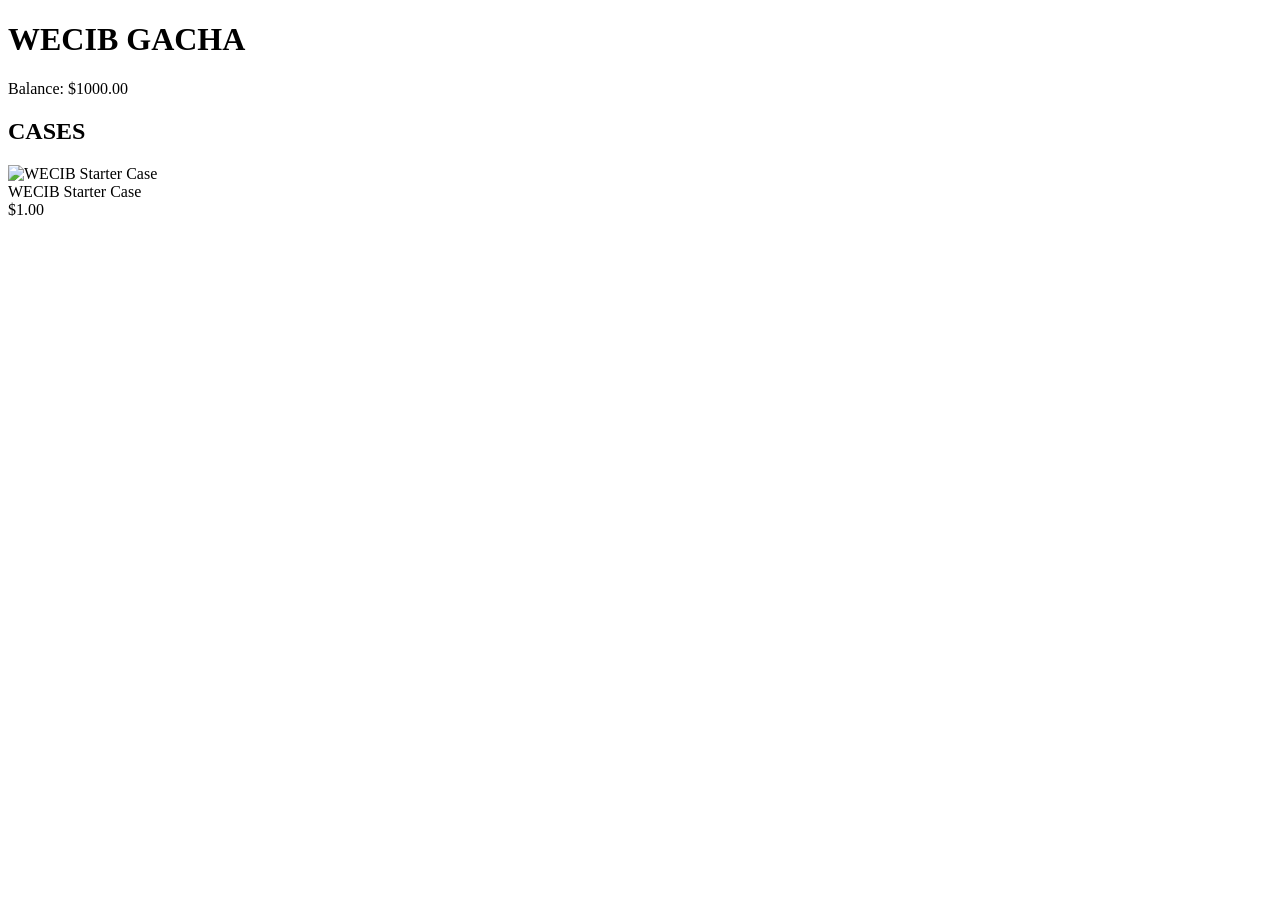
==== index.html @ fe06c50d "lala" ====
<!DOCTYPE html>
<html lang="en">
<head>
  <meta charset="UTF-8">
  <meta name="viewport" content="width=device-width, initial-scale=1.0">
  <title>WECIB GACHA</title>
  <link rel="stylesheet" href="style.css">
</head>
<body>
  <div id="app">
    <header>
      <h1>WECIB GACHA</h1>
      <div class="balance-group">
        <div class="balance">Balance: $<span id="balance">1000.00</span></div>
      </div>
    </header>

    <div class="case-select">
      <h2>CASES</h2>
      <div class="cases" id="cases"></div>
    </div>

    <div class="opener-section" id="openerSection" style="display:none;">
      <div class="selected-case-info">
        <h2 id="selectedCaseName"></h2>
        <p>Price: $<span id="selectedCasePrice"></span></p>
      </div>

      <div class="roulette-container">
        <div class="roulette-marker"></div>
        <div class="roulette-strip" id="rouletteStrip"></div>
      </div>

      <div class="controls">
        <button id="openBtn" class="btn btn-open">OPEN CASE</button>
        <button id="backBtn" class="btn btn-back">BACK</button>
      </div>

      <div class="won-item" id="wonItem" style="display:none;">
        <h3>YOU UNBOXED</h3>
        <div class="won-item-card" id="wonItemCard"></div>
      </div>
    </div>


  </div>

  <script src="case.js"></script>
</body>
</html>
---- style.css ----
* {
  box-sizing: border-box;
}

.roulette-container {
  position: relative;
  width: 100%;
  height: 140px;
  overflow: hidden;
}

.roulette-marker {
  position: absolute;
  top: 0;
  left: 50%;
  transform: translateX(-50%);
  width: 4px;
  height: 100%;
  background: #f5a623;
  z-index: 10;
}

.roulette-strip {
  display: flex;
  position: absolute;
  top: 0;
  left: 0;
  height: 100%;
  transition: none;
}

.roulette-strip.spinning {
  transition-property: transform;
  transition-timing-function: cubic-bezier(0.15, 0.8, 0.3, 1);
}

.roulette-item {
  flex-shrink: 0;
  width: 140px;
  height: 100%;
  display: flex;
  flex-direction: column;
  align-items: center;
  justify-content: center;
  padding: 8px;
  text-align: center;
}

.roulette-item .item-icon {
  width: 120px;
  height: 70px;
  object-fit: contain;
  margin-bottom: 5px;
}

.roulette-item .item-name {
  font-size: 0.7rem;
  font-weight: bold;
  line-height: 1.2;
  max-width: 120px;
  overflow: hidden;
  text-overflow: ellipsis;
  white-space: nowrap;
}

.rarity-common { background: #dee4ff; }
.rarity-common .item-name { color: #1e3a8a; }

.rarity-uncommon { background: #8fff74; }
.rarity-uncommon .item-name { color: #1b4d0c; }

.rarity-rare { background: #4781ff; }
.rarity-rare .item-name { color: #ffffff; }

.rarity-epic { background: #922ce6; }
.rarity-epic .item-name { color: #ffffff; }

.rarity-secret { background: #ffd700; }
.rarity-secret .item-name { color: #1a1a1a; }
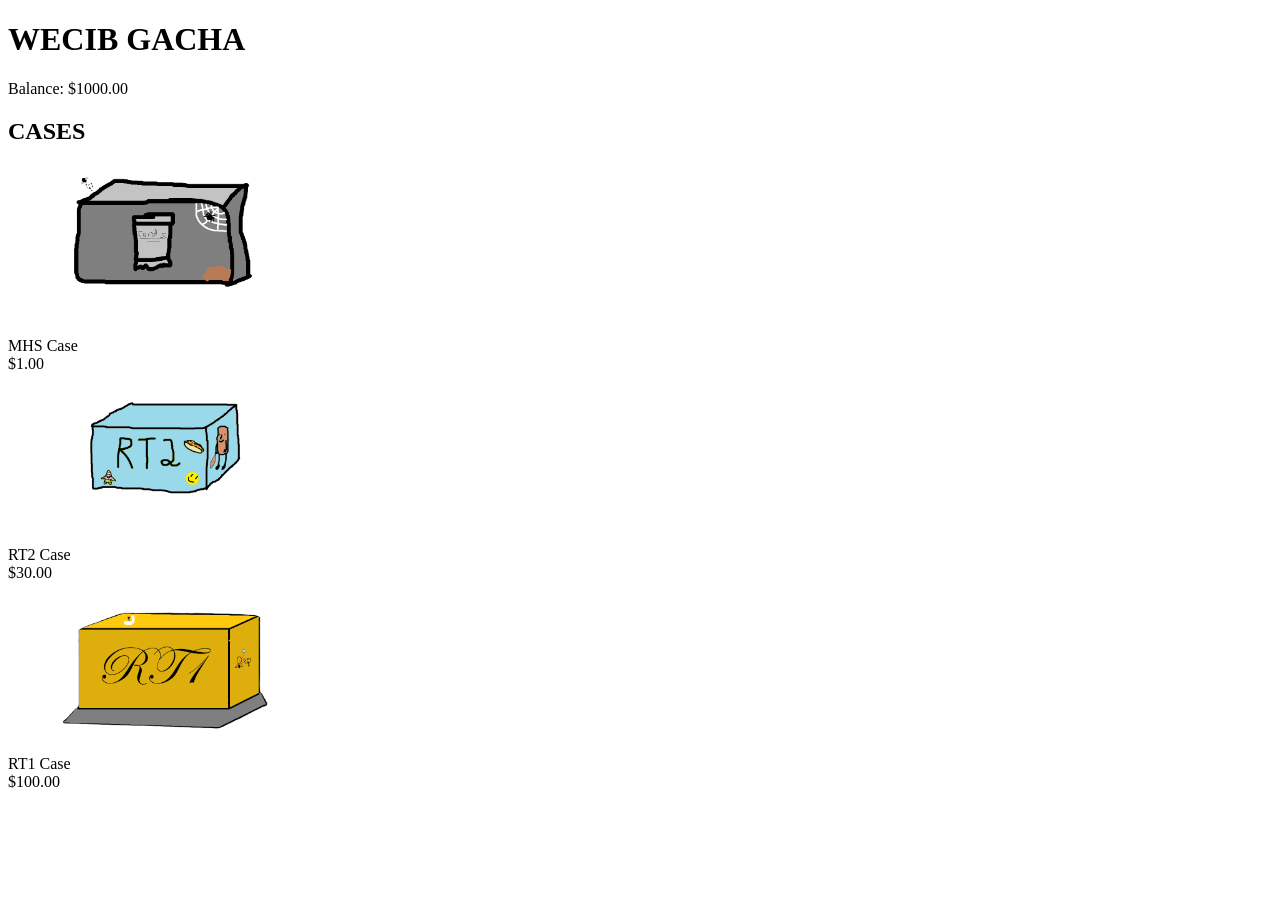
==== commit 93116f51: "added LocalStorage properties for saving won cards" ====
--- a/index.html
+++ b/index.html
@@ -44,7 +44,7 @@
 
 
   </div>
-
+  <script src="storage.js"></script>
   <script src="case.js"></script>
 </body>
 </html>
--- a/style.css
+++ b/style.css
@@ -1,4 +1,3 @@
-
 * {
   box-sizing: border-box;
 }
@@ -64,17 +63,49 @@
   white-space: nowrap;
 }
 
-.rarity-common { background: #dee4ff; }
-.rarity-common .item-name { color: #1e3a8a; }
+.rarity-common {
+  background: #dee4ff;
+}
 
-.rarity-uncommon { background: #8fff74; }
-.rarity-uncommon .item-name { color: #1b4d0c; }
+.rarity-common .item-name {
+  color: #1e3a8a;
+}
 
-.rarity-rare { background: #4781ff; }
-.rarity-rare .item-name { color: #ffffff; }
+.rarity-uncommon {
+  background: #8fff74;
+}
 
-.rarity-epic { background: #922ce6; }
-.rarity-epic .item-name { color: #ffffff; }
+.rarity-uncommon .item-name {
+  color: #1b4d0c;
+}
 
-.rarity-secret { background: #ffd700; }
-.rarity-secret .item-name { color: #1a1a1a; }
+.rarity-rare {
+  background: #4781ff;
+}
+
+.rarity-rare .item-name {
+  color: #ffffff;
+}
+
+.rarity-epic {
+  background: #922ce6;
+}
+
+.rarity-epic .item-name {
+  color: #ffffff;
+}
+
+.rarity-secret {
+  background: #ffd700;
+}
+
+.rarity-secret .item-name {
+  color: #1a1a1a;
+}
+
+/* Case scaling fix */
+.case-card .case-icon {
+  max-width: 300px !important;
+  max-height: 300px !important;
+  object-fit: contain !important;
+}
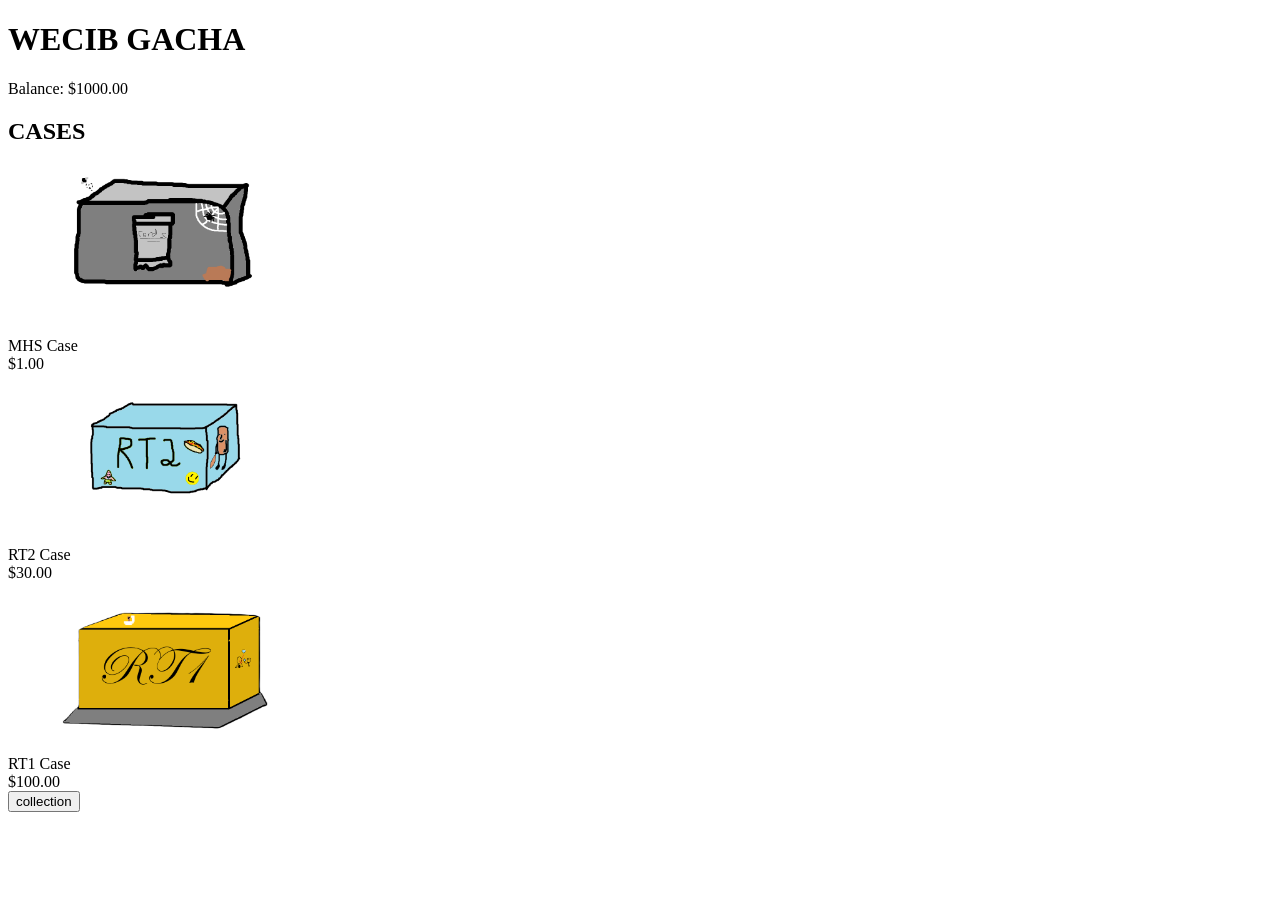
==== commit 60297590: "collections" ====
--- a/index.html
+++ b/index.html
@@ -41,10 +41,15 @@
         <div class="won-item-card" id="wonItemCard"></div>
       </div>
     </div>
+    <div id="collection_resources">
+      <button id="collection">collection</button>
 
+
+    </div>
 
   </div>
   <script src="storage.js"></script>
   <script src="case.js"></script>
+  <script src="cardsDisplay.js"></script>
 </body>
 </html>
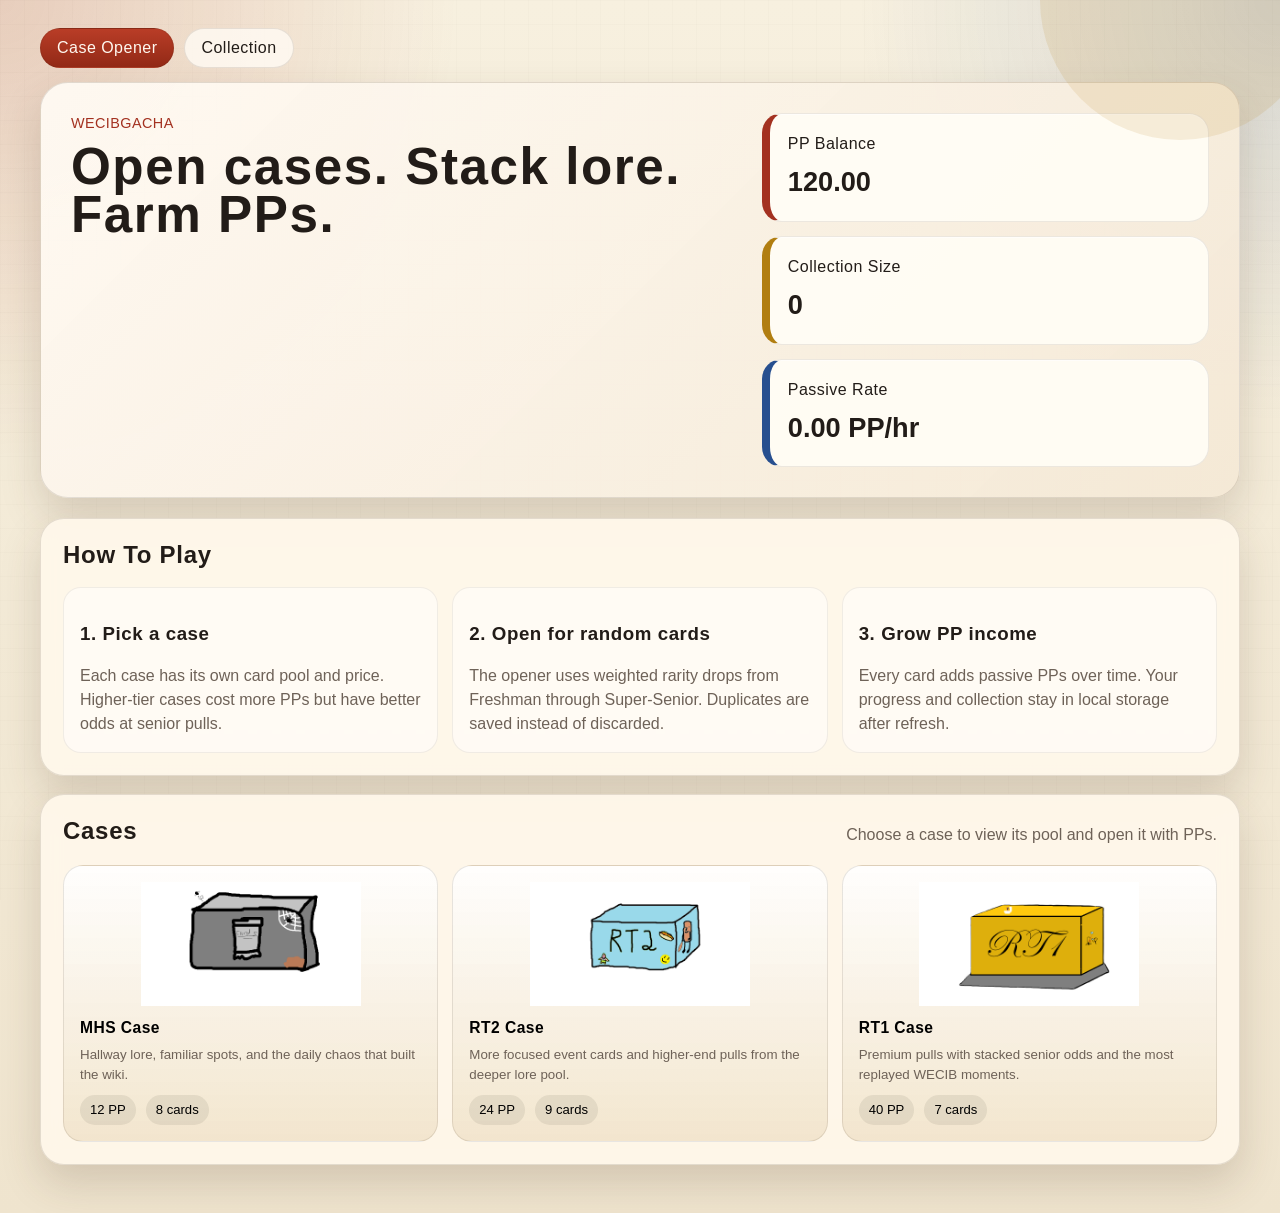
==== commit 4a9870b7: "AI ten minutes end" ====
--- a/index.html
+++ b/index.html
@@ -8,48 +8,98 @@
 </head>
 <body>
   <div id="app">
-    <header>
-      <h1>WECIB GACHA</h1>
-      <div class="balance-group">
-        <div class="balance">Balance: $<span id="balance">1000.00</span></div>
+    <nav class="top-nav">
+      <a class="nav-link is-active" href="index.html">Case Opener</a>
+      <a class="nav-link" href="collection.html">Collection</a>
+    </nav>
+
+    <header class="hero">
+      <div class="hero-copy">
+        <p class="eyebrow">WECIBGacha</p>
+        <h1>Open cases. Stack lore. Farm PPs.</h1>
+      </div>
+
+      <div class="hero-stats">
+        <article class="stat-card accent-red">
+          <span class="stat-label">PP Balance</span>
+          <strong id="balance">120.00</strong>
+        </article>
+        <article class="stat-card accent-gold">
+          <span class="stat-label">Collection Size</span>
+          <strong id="inventoryCount">0</strong>
+        </article>
+        <article class="stat-card accent-blue">
+          <span class="stat-label">Passive Rate</span>
+          <strong><span id="incomeRate">0.00</span> PP/hr</strong>
+        </article>
       </div>
     </header>
 
-    <div class="case-select">
-      <h2>CASES</h2>
-      <div class="cases" id="cases"></div>
-    </div>
+    <main class="dashboard">
+      <section class="panel tutorial-panel">
+        <div class="panel-header">
+          <h2>How To Play</h2>
+        </div>
+        <div class="tutorial-grid">
+          <article>
+            <h3>1. Pick a case</h3>
+            <p>Each case has its own card pool and price. Higher-tier cases cost more PPs but have better odds at senior pulls.</p>
+          </article>
+          <article>
+            <h3>2. Open for random cards</h3>
+            <p>The opener uses weighted rarity drops from Freshman through Super-Senior. Duplicates are saved instead of discarded.</p>
+          </article>
+          <article>
+            <h3>3. Grow PP income</h3>
+            <p>Every card adds passive PPs over time. Your progress and collection stay in local storage after refresh.</p>
+          </article>
+        </div>
+      </section>
 
-    <div class="opener-section" id="openerSection" style="display:none;">
-      <div class="selected-case-info">
-        <h2 id="selectedCaseName"></h2>
-        <p>Price: $<span id="selectedCasePrice"></span></p>
-      </div>
+      <section class="panel case-select">
+        <div class="panel-header">
+          <h2>Cases</h2>
+          <p>Choose a case to view its pool and open it with PPs.</p>
+        </div>
+        <div class="cases" id="cases"></div>
+      </section>
 
-      <div class="roulette-container">
-        <div class="roulette-marker"></div>
-        <div class="roulette-strip" id="rouletteStrip"></div>
-      </div>
+      <section class="panel opener-section" id="openerSection" hidden>
+        <div class="panel-header split-header">
+          <div>
+            <h2 id="selectedCaseName"></h2>
+            <p id="selectedCaseFlavor" class="case-flavor"></p>
+          </div>
+          <div class="selected-case-meta">
+            <span>Price: <strong><span id="selectedCasePrice"></span> PP</strong></span>
+          </div>
+        </div>
 
-      <div class="controls">
-        <button id="openBtn" class="btn btn-open">OPEN CASE</button>
-        <button id="backBtn" class="btn btn-back">BACK</button>
-      </div>
+        <div class="drop-rates-wrap">
+          <h3>Drop Rates</h3>
+          <div class="drop-rates" id="dropRates"></div>
+        </div>
 
-      <div class="won-item" id="wonItem" style="display:none;">
-        <h3>YOU UNBOXED</h3>
-        <div class="won-item-card" id="wonItemCard"></div>
-      </div>
-    </div>
-    <div id="collection_resources">
-      <button id="collection">collection</button>
+        <p class="status-message" id="statusMessage">Pick a case to start opening.</p>
 
+        <div class="roulette-container">
+          <div class="roulette-marker"></div>
+          <div class="roulette-strip" id="rouletteStrip"></div>
+        </div>
 
-    </div>
+        <div class="controls">
+          <button id="openBtn" class="btn btn-open">Open Case</button>
+          <button id="backBtn" class="btn btn-back">Back To Cases</button>
+        </div>
 
+        <div class="won-item" id="wonItem" hidden>
+          <h3>Latest Pull</h3>
+          <div class="won-item-card" id="wonItemCard"></div>
+        </div>
+      </section>
+    </main>
   </div>
   <script src="storage.js"></script>
   <script src="case.js"></script>
-  <script src="cardsDisplay.js"></script>
 </body>
 </html>
--- a/style.css
+++ b/style.css
@@ -1,23 +1,328 @@
+:root {
+  --bg: #f3efe2;
+  --surface: rgba(255, 248, 235, 0.92);
+  --surface-strong: rgba(255, 252, 244, 0.98);
+  --ink: #221c18;
+  --muted: #6e6258;
+  --line: rgba(69, 52, 39, 0.14);
+  --shadow: 0 18px 40px rgba(77, 55, 37, 0.18);
+  --red: #a33120;
+  --gold: #b17e11;
+  --blue: #274f8f;
+}
+
 * {
   box-sizing: border-box;
+}
+
+body {
+  margin: 0;
+  min-height: 100vh;
+  color: var(--ink);
+  font-family: Verdana, Geneva, sans-serif;
+  background:
+    radial-gradient(circle at top left, rgba(163, 49, 32, 0.18), transparent 26%),
+    radial-gradient(circle at top right, rgba(39, 79, 143, 0.16), transparent 24%),
+    linear-gradient(180deg, #f7f0df 0%, #efe4ce 100%);
+}
+
+body::before {
+  content: '';
+  position: fixed;
+  inset: 0;
+  pointer-events: none;
+  background-image: linear-gradient(rgba(34, 28, 24, 0.025) 1px, transparent 1px), linear-gradient(90deg, rgba(34, 28, 24, 0.025) 1px, transparent 1px);
+  background-size: 24px 24px;
+  opacity: 0.5;
+}
+
+#app {
+  position: relative;
+  width: min(1200px, calc(100% - 32px));
+  margin: 0 auto;
+  padding: 28px 0 48px;
+}
+
+.top-nav {
+  display: flex;
+  gap: 10px;
+  margin-bottom: 14px;
+}
+
+.nav-link {
+  padding: 10px 16px;
+  border: 1px solid rgba(69, 52, 39, 0.12);
+  border-radius: 999px;
+  color: var(--ink);
+  text-decoration: none;
+  background: rgba(255, 250, 243, 0.82);
+  font-family: Impact, Haettenschweiler, 'Arial Narrow Bold', sans-serif;
+  letter-spacing: 0.03em;
+}
+
+.nav-link.is-active {
+  background: linear-gradient(180deg, #b93d27, #922916);
+  color: #fff8f0;
+}
+
+h1,
+h2,
+h3,
+h4,
+.eyebrow,
+.stat-label,
+.btn {
+  font-family: Impact, Haettenschweiler, 'Arial Narrow Bold', sans-serif;
+  letter-spacing: 0.03em;
+}
+
+p,
+span,
+strong,
+button {
+  line-height: 1.5;
+}
+
+.hero {
+  display: grid;
+  grid-template-columns: 1.5fr 1fr;
+  gap: 20px;
+  padding: 30px;
+  border: 1px solid var(--line);
+  border-radius: 28px;
+  background: linear-gradient(135deg, rgba(255, 250, 243, 0.95), rgba(244, 232, 213, 0.96));
+  box-shadow: var(--shadow);
+  overflow: hidden;
+}
+
+.hero::after {
+  content: '';
+  position: absolute;
+  top: -140px;
+  right: -80px;
+  width: 280px;
+  height: 280px;
+  border-radius: 50%;
+  background: rgba(177, 126, 17, 0.12);
+}
+
+.eyebrow {
+  margin: 0 0 8px;
+  color: var(--red);
+  font-size: 0.9rem;
+  text-transform: uppercase;
+}
+
+.hero h1 {
+  margin: 0;
+  font-size: clamp(2.4rem, 4vw, 4.4rem);
+  line-height: 0.95;
+}
+
+.hero-text {
+  max-width: 58ch;
+  margin: 16px 0 0;
+  color: var(--muted);
+}
+
+.hero-stats {
+  display: grid;
+  gap: 14px;
+  align-content: center;
+}
+
+.stat-card {
+  padding: 18px;
+  border-radius: 20px;
+  border: 1px solid rgba(69, 52, 39, 0.1);
+  background: var(--surface-strong);
+  box-shadow: inset 0 1px 0 rgba(255, 255, 255, 0.6);
+}
+
+.stat-card strong {
+  display: block;
+  margin-top: 6px;
+  font-size: 1.7rem;
+}
+
+.accent-red {
+  border-left: 8px solid var(--red);
+}
+
+.accent-gold {
+  border-left: 8px solid var(--gold);
+}
+
+.accent-blue {
+  border-left: 8px solid var(--blue);
+}
+
+.dashboard {
+  display: grid;
+  grid-template-columns: repeat(12, minmax(0, 1fr));
+  gap: 18px;
+  margin-top: 20px;
+}
+
+.panel {
+  padding: 22px;
+  border: 1px solid var(--line);
+  border-radius: 24px;
+  background: var(--surface);
+  box-shadow: var(--shadow);
+  backdrop-filter: blur(10px);
+}
+
+.tutorial-panel {
+  grid-column: span 12;
+}
+
+.case-select,
+.opener-section {
+  grid-column: span 12;
+}
+
+.collection-section {
+  grid-column: span 12;
+}
+
+.panel-header {
+  display: flex;
+  justify-content: space-between;
+  gap: 16px;
+  align-items: flex-start;
+  margin-bottom: 18px;
+}
+
+.panel-header h2,
+.panel-header h3 {
+  margin: 0;
+}
+
+.panel-header p,
+.case-flavor,
+.collection-foot,
+.status-message,
+.tutorial-grid p,
+.case-card-copy p,
+.card-description,
+.collection-empty {
+  margin: 6px 0 0;
+  color: var(--muted);
+}
+
+.split-header {
+  align-items: center;
+}
+
+.tutorial-grid {
+  display: grid;
+  grid-template-columns: repeat(3, minmax(0, 1fr));
+  gap: 14px;
+}
+
+.tutorial-grid article {
+  padding: 16px;
+  border-radius: 18px;
+  background: rgba(255, 255, 255, 0.48);
+  border: 1px solid rgba(69, 52, 39, 0.08);
+}
+
+.cases {
+  display: grid;
+  grid-template-columns: repeat(auto-fit, minmax(220px, 1fr));
+  gap: 14px;
+}
+
+.case-card {
+  display: grid;
+  gap: 10px;
+  padding: 16px;
+  text-align: left;
+  border: 1px solid rgba(69, 52, 39, 0.12);
+  border-radius: 20px;
+  background: linear-gradient(180deg, rgba(255, 255, 255, 0.88), rgba(242, 229, 205, 0.96));
+  cursor: pointer;
+  transition: transform 180ms ease, box-shadow 180ms ease, border-color 180ms ease;
+}
+
+.case-card:hover,
+.case-card:focus-visible,
+.btn:hover,
+.btn:focus-visible {
+  transform: translateY(-3px);
+  box-shadow: 0 14px 24px rgba(77, 55, 37, 0.16);
+  border-color: rgba(163, 49, 32, 0.25);
+}
+
+.case-icon {
+  width: 100%;
+  max-width: 220px;
+  margin: 0 auto;
+  object-fit: contain;
+}
+
+.case-card-copy h3,
+.display-card h4 {
+  margin: 0;
+}
+
+.case-card-meta,
+.card-stats,
+.collection-card-top,
+.selected-case-meta {
+  display: flex;
+  flex-wrap: wrap;
+  gap: 10px;
+}
+
+.case-card-meta span,
+.card-stats span,
+.collection-case,
+.copy-count,
+.drop-pill {
+  padding: 5px 10px;
+  border-radius: 999px;
+  background: rgba(34, 28, 24, 0.08);
+  font-size: 0.82rem;
+}
+
+.drop-rates-wrap {
+  margin-bottom: 14px;
+}
+
+.drop-rates {
+  display: flex;
+  flex-wrap: wrap;
+  gap: 8px;
+  margin-top: 10px;
+}
+
+.status-message {
+  min-height: 24px;
 }
 
 .roulette-container {
   position: relative;
   width: 100%;
   height: 140px;
+  margin-top: 12px;
   overflow: hidden;
+  border-radius: 20px;
+  border: 1px solid rgba(69, 52, 39, 0.12);
+  background: linear-gradient(180deg, rgba(255, 254, 250, 0.96), rgba(240, 230, 214, 0.96));
 }
 
 .roulette-marker {
   position: absolute;
   top: 0;
   left: 50%;
-  transform: translateX(-50%);
+  z-index: 5;
   width: 4px;
   height: 100%;
+  transform: translateX(-50%);
   background: #f5a623;
-  z-index: 10;
+  box-shadow: 0 0 10px rgba(245, 166, 35, 0.28);
 }
 
 .roulette-strip {
@@ -26,17 +331,12 @@
   top: 0;
   left: 0;
   height: 100%;
-  transition: none;
-}
-
-.roulette-strip.spinning {
-  transition-property: transform;
-  transition-timing-function: cubic-bezier(0.15, 0.8, 0.3, 1);
 }
 
 .roulette-item {
   flex-shrink: 0;
   width: 140px;
+  min-width: 140px;
   height: 100%;
   display: flex;
   flex-direction: column;
@@ -46,14 +346,84 @@
   text-align: center;
 }
 
-.roulette-item .item-icon {
-  width: 120px;
-  height: 70px;
-  object-fit: contain;
-  margin-bottom: 5px;
-}
-
-.roulette-item .item-name {
+.display-card {
+  display: grid;
+  grid-template-columns: 74px 1fr;
+  gap: 14px;
+  align-items: start;
+  padding: 14px;
+  border-radius: 18px;
+  border: 1px solid rgba(69, 52, 39, 0.1);
+  min-height: 124px;
+}
+
+.display-card.compact {
+  grid-template-columns: 54px 1fr;
+  gap: 10px;
+  min-height: 100px;
+  padding: 10px;
+}
+
+.card-badge {
+  display: grid;
+  place-items: center;
+  width: 74px;
+  height: 74px;
+  border-radius: 20px;
+  background: rgba(255, 255, 255, 0.72);
+  border: 1px solid rgba(69, 52, 39, 0.1);
+  box-shadow: inset 0 1px 0 rgba(255, 255, 255, 0.7);
+}
+
+.display-card.compact .card-badge {
+  width: 54px;
+  height: 54px;
+  border-radius: 16px;
+}
+
+.item-icon {
+  display: grid;
+  place-items: center;
+  width: 72px;
+  height: 72px;
+  border-radius: 18px;
+  margin-bottom: 6px;
+  border: 1px solid rgba(69, 52, 39, 0.1);
+  background: rgba(255, 255, 255, 0.72);
+  box-shadow: inset 0 1px 0 rgba(255, 255, 255, 0.7);
+  font-family: Impact, Haettenschweiler, 'Arial Narrow Bold', sans-serif;
+  font-size: 1.3rem;
+}
+
+.item-icon-large {
+  width: 94px;
+  height: 94px;
+  margin: 8px auto 10px;
+  font-size: 1.8rem;
+}
+
+.card-badge span {
+  font-family: Impact, Haettenschweiler, 'Arial Narrow Bold', sans-serif;
+  font-size: 1.4rem;
+}
+
+.display-card.compact .card-badge span {
+  font-size: 1.1rem;
+}
+
+.card-rarity {
+  margin: 0 0 4px;
+  text-transform: uppercase;
+  font-size: 0.72rem;
+  letter-spacing: 0.08em;
+}
+
+.card-description,
+.won-item-description {
+  font-size: 0.88rem;
+}
+
+.item-name {
   font-size: 0.7rem;
   font-weight: bold;
   line-height: 1.2;
@@ -63,49 +433,228 @@
   white-space: nowrap;
 }
 
-.rarity-common {
-  background: #dee4ff;
-}
-
-.rarity-common .item-name {
-  color: #1e3a8a;
-}
-
-.rarity-uncommon {
-  background: #8fff74;
-}
-
-.rarity-uncommon .item-name {
-  color: #1b4d0c;
-}
-
-.rarity-rare {
-  background: #4781ff;
-}
-
-.rarity-rare .item-name {
-  color: #ffffff;
-}
-
-.rarity-epic {
-  background: #922ce6;
-}
-
-.rarity-epic .item-name {
-  color: #ffffff;
-}
-
-.rarity-secret {
-  background: #ffd700;
-}
-
-.rarity-secret .item-name {
-  color: #1a1a1a;
-}
-
-/* Case scaling fix */
-.case-card .case-icon {
-  max-width: 300px !important;
-  max-height: 300px !important;
-  object-fit: contain !important;
+.won-item-card {
+  padding: 18px;
+  border: 1px solid rgba(69, 52, 39, 0.12);
+  text-align: center;
+}
+
+.won-rarity,
+.won-item-meta,
+.won-item-stats {
+  font-size: 0.82rem;
+}
+
+.won-item-name {
+  max-width: none;
+  font-size: 1.1rem;
+  white-space: normal;
+}
+
+.controls {
+  display: flex;
+  gap: 12px;
+  margin-top: 16px;
+}
+
+.btn {
+  padding: 12px 18px;
+  border: 1px solid rgba(69, 52, 39, 0.14);
+  border-radius: 999px;
+  cursor: pointer;
+  transition: transform 180ms ease, box-shadow 180ms ease, border-color 180ms ease;
+}
+
+.btn:disabled {
+  opacity: 0.6;
+  cursor: not-allowed;
+  transform: none;
+  box-shadow: none;
+}
+
+.btn-open {
+  background: linear-gradient(180deg, #b93d27, #922916);
+  color: #fff8f0;
+}
+
+.btn-back,
+.btn-secondary {
+  background: rgba(255, 255, 255, 0.82);
+  color: var(--ink);
+}
+
+.won-item {
+  margin-top: 20px;
+  animation: result-pop 320ms ease;
+}
+
+.won-item h3 {
+  margin: 0 0 10px;
+}
+
+.won-item-card,
+.collection-card {
+  border-radius: 22px;
+  overflow: hidden;
+}
+
+.collection-grid {
+  display: grid;
+  grid-template-columns: repeat(auto-fit, minmax(220px, 1fr));
+  gap: 14px;
+}
+
+.collection-card {
+  padding: 14px;
+  border: 1px solid rgba(69, 52, 39, 0.12);
+}
+
+.collection-card-top {
+  justify-content: space-between;
+  margin-bottom: 10px;
+}
+
+.collection-foot {
+  font-size: 0.78rem;
+}
+
+.rarity-freshman {
+  background: linear-gradient(180deg, #edf3ff, #dce7fb);
+}
+
+.rarity-sophomore {
+  background: linear-gradient(180deg, #ecfae4, #d6efc8);
+}
+
+.rarity-junior {
+  background: linear-gradient(180deg, #e7f0ff, #c3d8ff);
+}
+
+.rarity-senior {
+  background: linear-gradient(180deg, #ffe9d2, #ffd3a9);
+}
+
+.rarity-superSenior {
+  background: linear-gradient(180deg, #fff3be, #ffe48c);
+}
+
+.rarity-freshman .card-rarity,
+.rarity-freshman .card-badge span {
+  color: #3259a8;
+}
+
+.rarity-sophomore .card-rarity,
+.rarity-sophomore .card-badge span {
+  color: #3b7a2f;
+}
+
+.rarity-junior .card-rarity,
+.rarity-junior .card-badge span {
+  color: #1742b8;
+}
+
+.rarity-senior .card-rarity,
+.rarity-senior .card-badge span {
+  color: #b34d13;
+}
+
+.rarity-superSenior .card-rarity,
+.rarity-superSenior .card-badge span,
+.rarity-superSenior .item-icon {
+  color: #8b5e00;
+}
+
+.rarity-freshman .item-name,
+.rarity-freshman .won-rarity,
+.rarity-freshman .won-item-name {
+  color: #3259a8;
+}
+
+.rarity-sophomore .item-name,
+.rarity-sophomore .won-rarity,
+.rarity-sophomore .won-item-name {
+  color: #3b7a2f;
+}
+
+.rarity-junior .item-name,
+.rarity-junior .won-rarity,
+.rarity-junior .won-item-name {
+  color: #1742b8;
+}
+
+.rarity-senior .item-name,
+.rarity-senior .won-rarity,
+.rarity-senior .won-item-name {
+  color: #b34d13;
+}
+
+.rarity-superSenior .item-name,
+.rarity-superSenior .won-rarity,
+.rarity-superSenior .won-item-name {
+  color: #8b5e00;
+}
+
+@keyframes result-pop {
+  from {
+    opacity: 0;
+    transform: translateY(10px) scale(0.98);
+  }
+
+  to {
+    opacity: 1;
+    transform: translateY(0) scale(1);
+  }
+}
+
+@media (max-width: 980px) {
+  .hero,
+  .dashboard {
+    grid-template-columns: 1fr;
+  }
+
+  .case-select,
+  .opener-section,
+  .collection-section,
+  .tutorial-panel {
+    grid-column: span 1;
+  }
+
+  .tutorial-grid {
+    grid-template-columns: 1fr;
+  }
+}
+
+@media (max-width: 640px) {
+  #app {
+    width: min(100% - 20px, 1200px);
+    padding-top: 18px;
+  }
+
+  .hero,
+  .panel {
+    padding: 18px;
+    border-radius: 20px;
+  }
+
+  .controls,
+  .panel-header,
+  .split-header {
+    flex-direction: column;
+    align-items: stretch;
+  }
+
+  .roulette-container {
+    height: 140px;
+  }
+
+  .display-card,
+  .display-card.compact {
+    grid-template-columns: 56px 1fr;
+  }
+
+  .card-badge,
+  .display-card.compact .card-badge {
+    width: 56px;
+    height: 56px;
+  }
 }
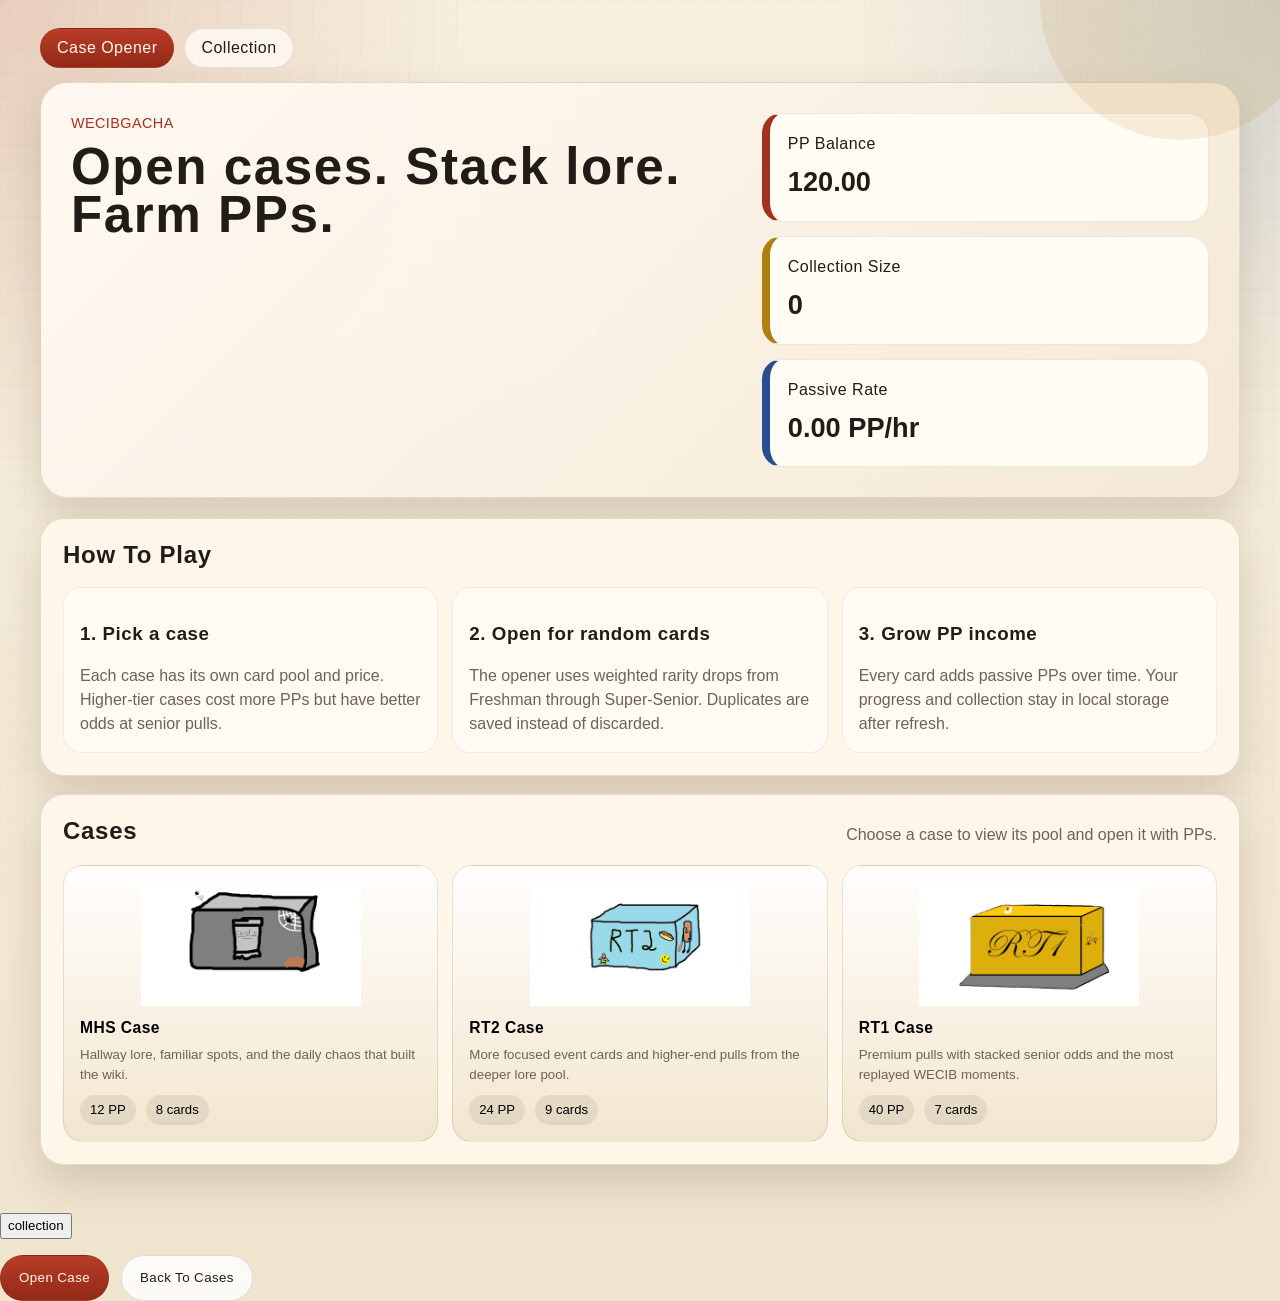
==== commit e43a09df: "Merge branch 'main' into la" ====
--- a/index.html
+++ b/index.html
@@ -86,6 +86,13 @@
           <div class="roulette-marker"></div>
           <div class="roulette-strip" id="rouletteStrip"></div>
         </div>
+      <div class="won-item" id="wonItem" style="display:none;">
+        <h3>YOU UNBOXED</h3>
+        <div class="won-item-card" id="wonItemCard"></div>
+      </div>
+    </div>
+    <div id="collection_resources">
+      <button id="collection">collection</button>
 
         <div class="controls">
           <button id="openBtn" class="btn btn-open">Open Case</button>
@@ -98,8 +105,11 @@
         </div>
       </section>
     </main>
+    </div>
+
   </div>
   <script src="storage.js"></script>
   <script src="case.js"></script>
+  <script src="cardsDisplay.js"></script>
 </body>
 </html>
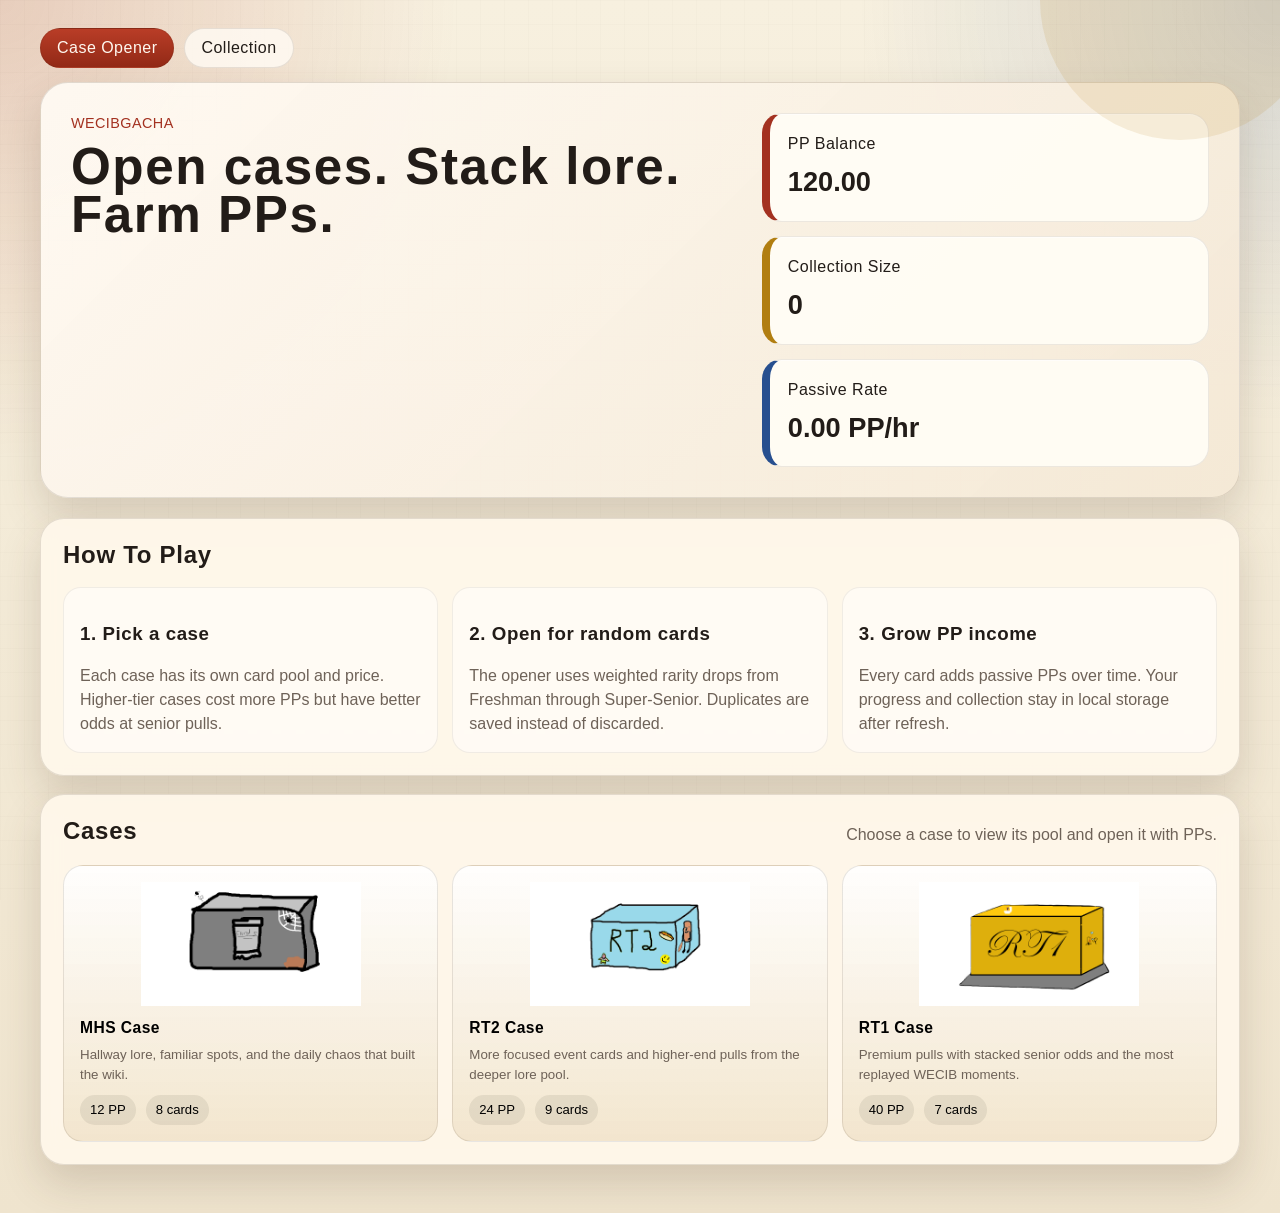
==== commit 1d2da242: "ee" ====
--- a/index.html
+++ b/index.html
@@ -86,13 +86,6 @@
           <div class="roulette-marker"></div>
           <div class="roulette-strip" id="rouletteStrip"></div>
         </div>
-      <div class="won-item" id="wonItem" style="display:none;">
-        <h3>YOU UNBOXED</h3>
-        <div class="won-item-card" id="wonItemCard"></div>
-      </div>
-    </div>
-    <div id="collection_resources">
-      <button id="collection">collection</button>
 
         <div class="controls">
           <button id="openBtn" class="btn btn-open">Open Case</button>
@@ -105,11 +98,9 @@
         </div>
       </section>
     </main>
-    </div>
-
   </div>
   <script src="storage.js"></script>
   <script src="case.js"></script>
-  <script src="cardsDisplay.js"></script>
 </body>
+
 </html>
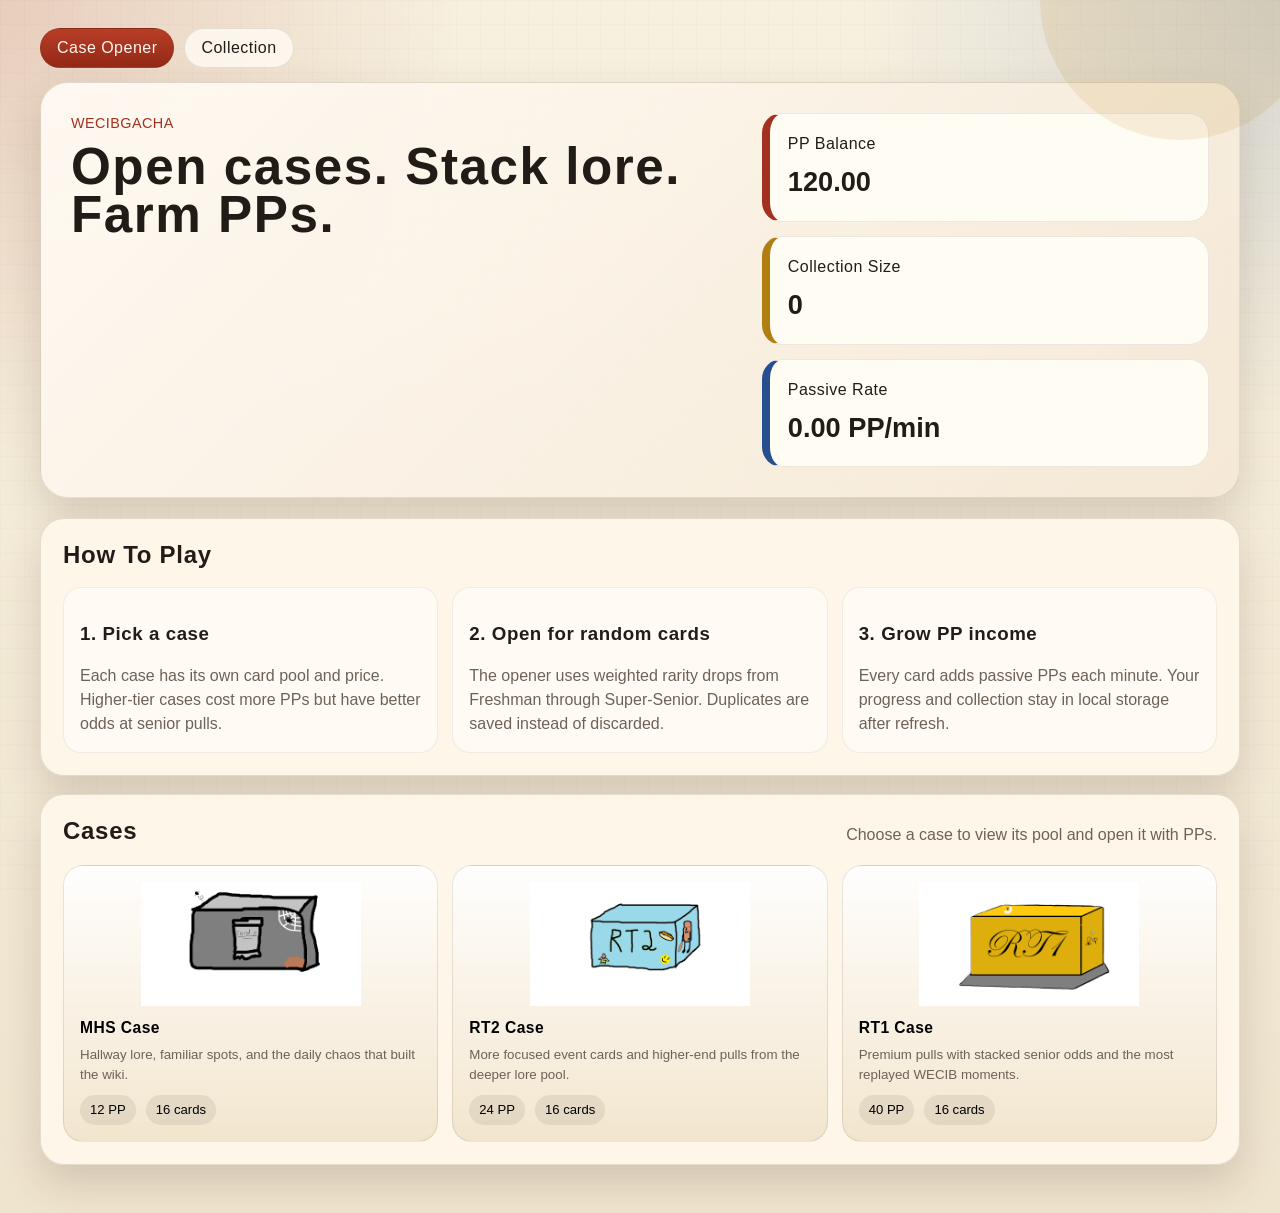
==== commit 947c4a69: "new" ====
--- a/index.html
+++ b/index.html
@@ -30,7 +30,7 @@
         </article>
         <article class="stat-card accent-blue">
           <span class="stat-label">Passive Rate</span>
-          <strong><span id="incomeRate">0.00</span> PP/hr</strong>
+          <strong><span id="incomeRate">0.00</span> PP/min</strong>
         </article>
       </div>
     </header>
@@ -51,7 +51,7 @@
           </article>
           <article>
             <h3>3. Grow PP income</h3>
-            <p>Every card adds passive PPs over time. Your progress and collection stay in local storage after refresh.</p>
+            <p>Every card adds passive PPs each minute. Your progress and collection stay in local storage after refresh.</p>
           </article>
         </div>
       </section>
--- a/style.css
+++ b/style.css
@@ -335,15 +335,30 @@
 
 .roulette-item {
   flex-shrink: 0;
-  width: 140px;
-  min-width: 140px;
+  width: 160px;
+  min-width: 160px;
   height: 100%;
   display: flex;
   flex-direction: column;
   align-items: center;
   justify-content: center;
-  padding: 8px;
+  gap: 10px;
+  padding: 14px 8px;
   text-align: center;
+}
+
+.roulette-item-icon {
+  width: 92px;
+  height: 92px;
+  border-radius: 24px;
+}
+
+.roulette-color-swatch {
+  width: 78px;
+  height: 10px;
+  border: 1px solid transparent;
+  border-radius: 999px;
+  box-shadow: inset 0 1px 0 rgba(255, 255, 255, 0.6);
 }
 
 .display-card {
@@ -369,6 +384,7 @@
   place-items: center;
   width: 74px;
   height: 74px;
+  overflow: hidden;
   border-radius: 20px;
   background: rgba(255, 255, 255, 0.72);
   border: 1px solid rgba(69, 52, 39, 0.1);
@@ -386,8 +402,8 @@
   place-items: center;
   width: 72px;
   height: 72px;
+  overflow: hidden;
   border-radius: 18px;
-  margin-bottom: 6px;
   border: 1px solid rgba(69, 52, 39, 0.1);
   background: rgba(255, 255, 255, 0.72);
   box-shadow: inset 0 1px 0 rgba(255, 255, 255, 0.7);
@@ -395,6 +411,13 @@
   font-size: 1.3rem;
 }
 
+.item-image {
+  display: block;
+  width: 100%;
+  height: 100%;
+  object-fit: cover;
+}
+
 .item-icon-large {
   width: 94px;
   height: 94px;
@@ -402,6 +425,11 @@
   font-size: 1.8rem;
 }
 
+.item-image-large {
+  width: 100%;
+  height: 100%;
+}
+
 .card-badge span {
   font-family: Impact, Haettenschweiler, 'Arial Narrow Bold', sans-serif;
   font-size: 1.4rem;
@@ -413,9 +441,33 @@
 
 .card-rarity {
   margin: 0 0 4px;
+}
+
+.won-rarity {
+  display: flex;
+  justify-content: center;
+}
+
+.rarity-chip {
+  display: inline-flex;
+  align-items: center;
+  gap: 8px;
+  padding: 6px 10px;
+  border-radius: 999px;
+  border: 1px solid rgba(69, 52, 39, 0.12);
+  background: rgba(255, 255, 255, 0.76);
+  font-size: 0.72rem;
+  font-weight: 700;
+  letter-spacing: 0.08em;
   text-transform: uppercase;
-  font-size: 0.72rem;
-  letter-spacing: 0.08em;
+}
+
+.rarity-chip-swatch {
+  width: 10px;
+  height: 10px;
+  flex-shrink: 0;
+  border-radius: 999px;
+  border: 1px solid transparent;
 }
 
 .card-description,
@@ -427,10 +479,13 @@
   font-size: 0.7rem;
   font-weight: bold;
   line-height: 1.2;
-  max-width: 120px;
+  max-width: 130px;
+  min-height: 2.4em;
   overflow: hidden;
-  text-overflow: ellipsis;
-  white-space: nowrap;
+  display: -webkit-box;
+  line-clamp: 2;
+  -webkit-box-orient: vertical;
+  -webkit-line-clamp: 2;
 }
 
 .won-item-card {
@@ -439,7 +494,6 @@
   text-align: center;
 }
 
-.won-rarity,
 .won-item-meta,
 .won-item-stats {
   font-size: 0.82rem;
@@ -539,28 +593,32 @@
 }
 
 .rarity-freshman .card-rarity,
-.rarity-freshman .card-badge span {
+.rarity-freshman .rarity-chip,
+.rarity-freshman .won-rarity {
   color: #3259a8;
 }
 
 .rarity-sophomore .card-rarity,
-.rarity-sophomore .card-badge span {
+.rarity-sophomore .rarity-chip,
+.rarity-sophomore .won-rarity {
   color: #3b7a2f;
 }
 
 .rarity-junior .card-rarity,
-.rarity-junior .card-badge span {
+.rarity-junior .rarity-chip,
+.rarity-junior .won-rarity {
   color: #1742b8;
 }
 
 .rarity-senior .card-rarity,
-.rarity-senior .card-badge span {
+.rarity-senior .rarity-chip,
+.rarity-senior .won-rarity {
   color: #b34d13;
 }
 
 .rarity-superSenior .card-rarity,
-.rarity-superSenior .card-badge span,
-.rarity-superSenior .item-icon {
+.rarity-superSenior .rarity-chip,
+.rarity-superSenior .won-rarity {
   color: #8b5e00;
 }
 
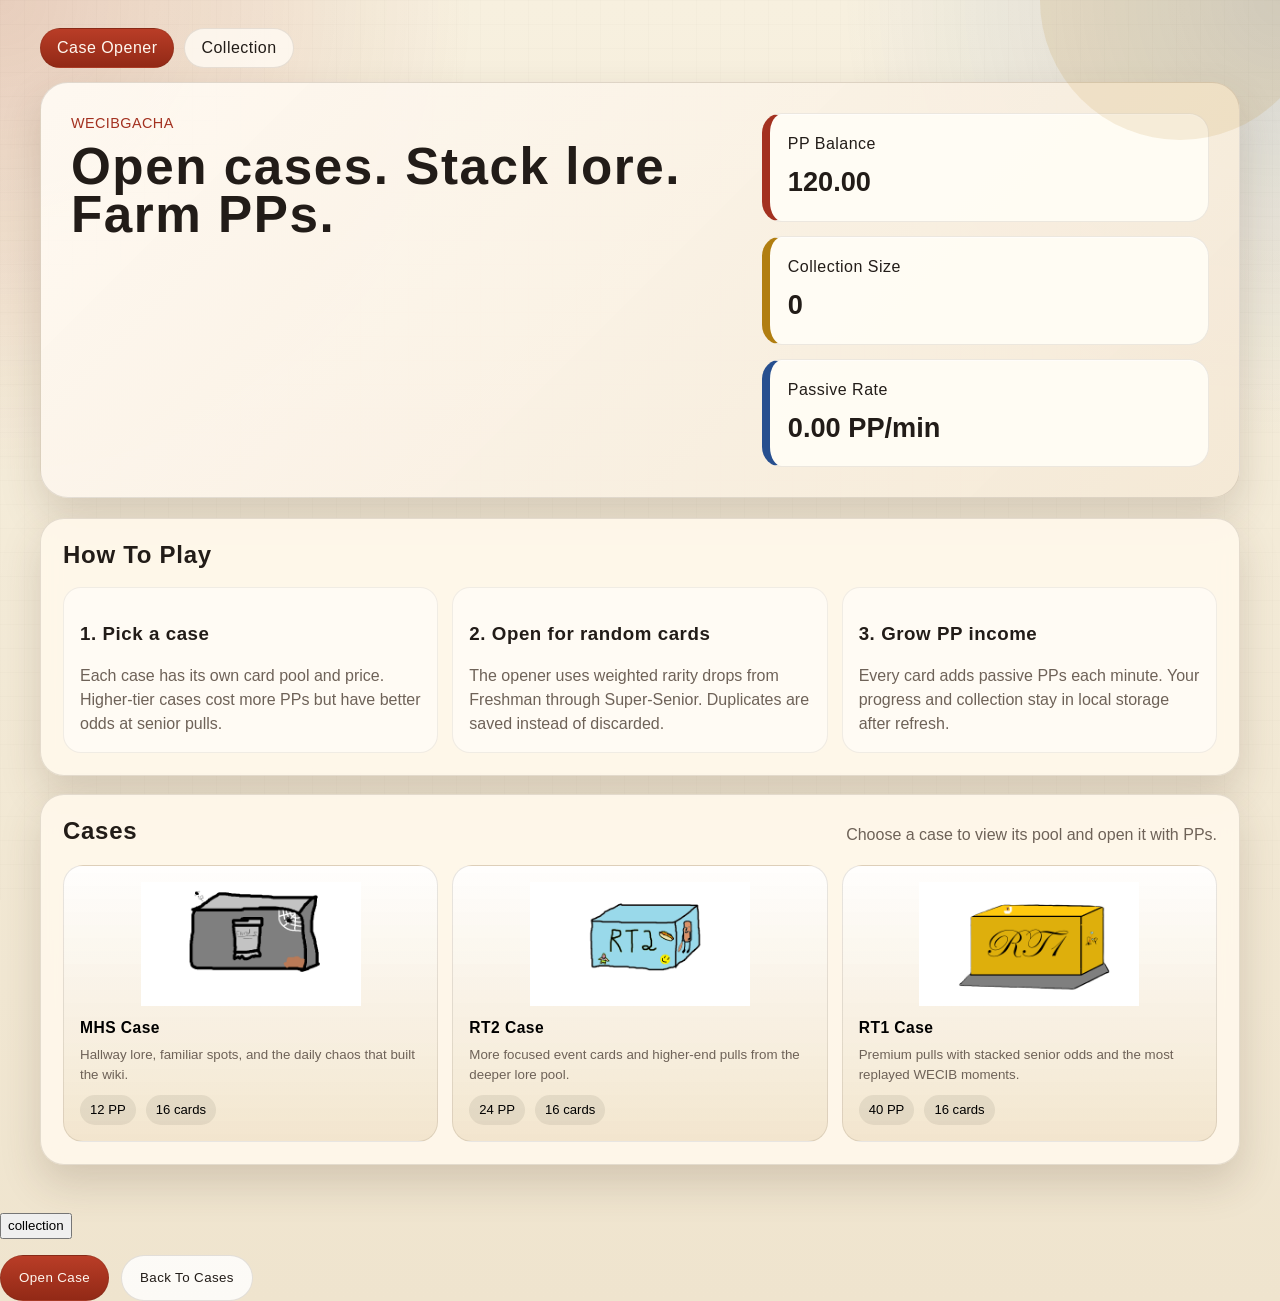
==== commit c066cd19: "Merge pull request #6 from Henry6197/al Al" ====
--- a/index.html
+++ b/index.html
@@ -86,6 +86,13 @@
           <div class="roulette-marker"></div>
           <div class="roulette-strip" id="rouletteStrip"></div>
         </div>
+      <div class="won-item" id="wonItem" style="display:none;">
+        <h3>YOU UNBOXED</h3>
+        <div class="won-item-card" id="wonItemCard"></div>
+      </div>
+    </div>
+    <div id="collection_resources">
+      <button id="collection">collection</button>
 
         <div class="controls">
           <button id="openBtn" class="btn btn-open">Open Case</button>
@@ -98,9 +105,12 @@
         </div>
       </section>
     </main>
+    </div>
+
   </div>
   <script src="storage.js"></script>
   <script src="case.js"></script>
+  <script src="cardsDisplay.js"></script>
 </body>
 
 </html>
